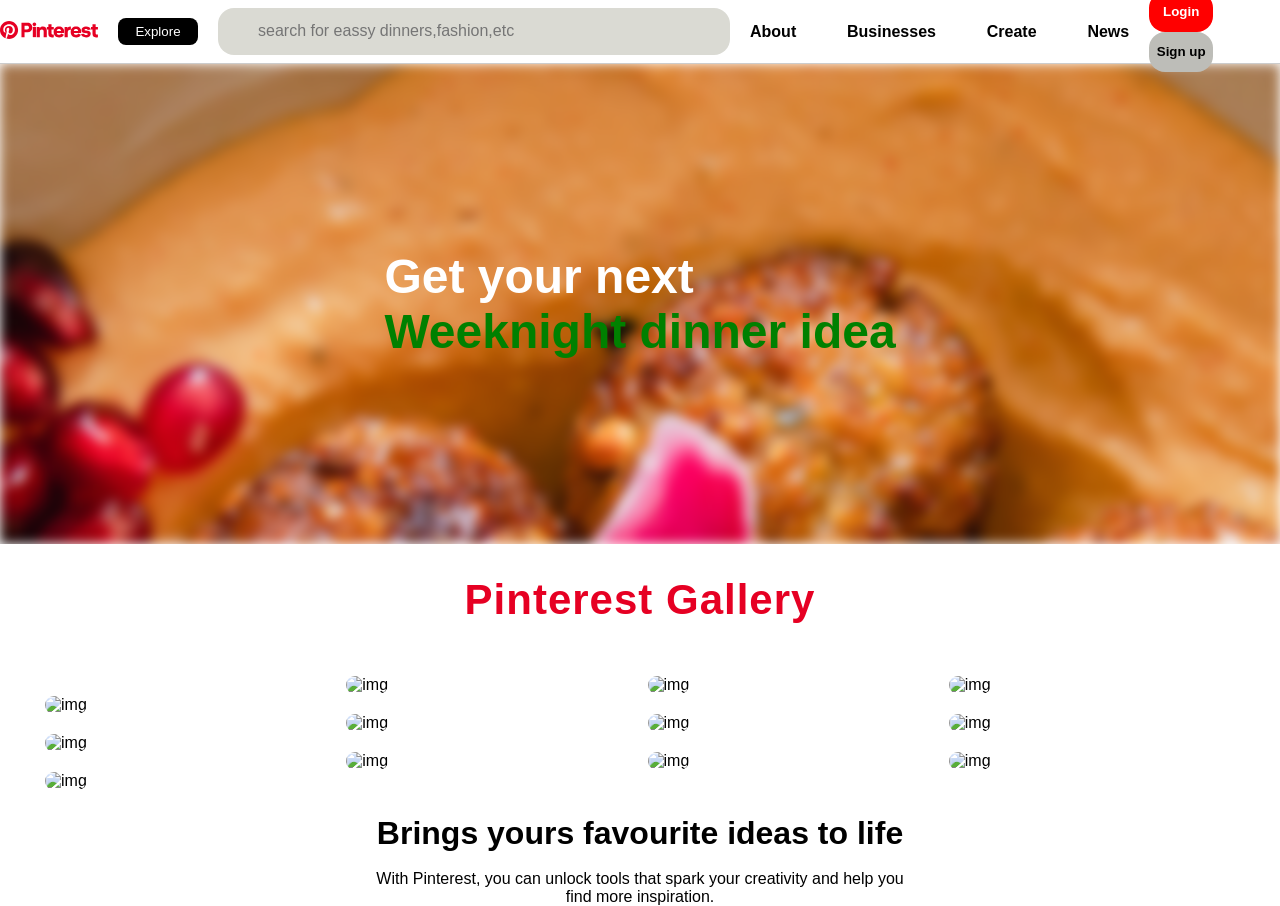
==== folder3/index.html @ 4bf24300 "make new clone of pinterest" ====
<!DOCTYPE html>
<html lang="en">

<head>
    <meta charset="UTF-8">
    <meta name="viewport" content="width=device-width, initial-scale=1.0">
    <title>Pinterest web</title>
    <link rel="stylesheet" href="index.css">
    <link rel="stylesheet" href="https://cdnjs.cloudflare.com/ajax/libs/font-awesome/7.0.1/css/all.min.css"
        integrity="sha512-2SwdPD6INVrV/lHTZbO2nodKhrnDdJK9/kg2XD1r9uGqPo1cUbujc+IYdlYdEErWNu69gVcYgdxlmVmzTWnetw=="
        crossorigin="anonymous" referrerpolicy="no-referrer" />
</head>

<body>

    <div class="navbar">
        <nav>
            <div class="logo">
                <svg aria-hidden="true" aria-label="Pinterest logo" fill="none" height="18" role="img"
                    viewBox="0 0 98 18" width="98" xmlns="http://www.w3.org/2000/svg">
                    <g clip-path="url(#clip0_3863_439699)">
                        <path
                            d="M9.05312 18C14.053 18 18.1062 13.9706 18.1062 9C18.1062 4.02944 14.053 0 9.05312 0C4.05322 0 0 4.02944 0 9C0 13.9706 4.05322 18 9.05312 18Z"
                            fill="white"></path>
                        <path
                            d="M5.69373 17.3488C5.58145 16.327 5.66114 15.3484 5.8857 14.4022L6.7912 10.5237C6.6427 10.0524 6.53042 9.51268 6.53042 8.97302C6.53042 7.71376 7.14253 6.81431 8.10236 6.81431C8.76878 6.81431 9.25776 7.27483 9.25776 8.16349C9.25776 8.44414 9.1998 8.76074 9.08752 9.12053L8.69274 10.4121C8.61305 10.6604 8.58046 10.8943 8.58046 11.0993C8.58046 11.9988 9.27225 12.5061 10.1524 12.5061C11.7243 12.5061 12.8471 10.8871 12.8471 8.78593C12.8471 6.44733 11.3078 4.95063 9.0332 4.95063C6.49781 4.95063 4.88966 6.59124 4.88966 8.87587C4.88966 9.79693 5.17218 10.6532 5.72635 11.236C5.54524 11.5383 5.35327 11.5958 5.0599 11.5958C4.15441 11.5958 3.29237 10.3258 3.29237 8.59525C3.29237 5.60545 5.7046 3.22007 9.08752 3.22007C12.6407 3.22007 14.8718 5.681 14.8718 8.71758C14.8718 11.7757 12.6986 14.0712 10.3552 14.0712C9.42799 14.0712 8.61305 13.679 8.0444 12.9702L7.58079 14.8375C7.33088 15.8053 6.9578 16.7156 6.35656 17.5934C7.20411 17.8525 8.0444 18 9.05131 18C14.0532 18 18.1062 13.974 18.1062 9.0054C18.1062 4.03677 14.0569 0 9.05493 0C4.05299 0 0 4.02599 0 8.9946C0 12.7616 2.33256 16.0104 5.69373 17.3488Z"
                            fill="#E60023"></path>
                        <mask height="18" id="mask0_3863_439699" maskUnits="userSpaceOnUse" width="77" x="21" y="0"
                            style="mask-type: luminance;">
                            <path d="M98.0001 0H21.2749V18H98.0001V0Z" fill="white"></path>
                        </mask>
                        <g mask="url(#mask0_3863_439699)">
                            <path
                                d="M21.285 1.85443H27.5806C30.247 1.85443 32.3353 3.75925 32.3353 6.60136C32.3353 9.42331 30.2977 11.3483 27.5806 11.3483H24.5392V16.1557H21.2749V1.85443H21.285ZM26.9521 8.44571C28.2193 8.44571 28.9897 7.841 28.9897 6.60136C28.9897 5.3617 28.2193 4.75701 26.9521 4.75701H24.5494V8.44571H26.9521Z"
                                fill="#E60023"></path>
                            <path d="M32.8015 5.90594H35.9647V16.1456H32.8015V5.90594Z" fill="#E60023"></path>
                            <path
                                d="M36.6743 5.90591H39.6143V7.24635H39.7157C40.2632 6.26873 41.3681 5.62372 42.899 5.62372C45.2207 5.62372 46.8122 6.98429 46.8122 9.43335V16.1456H43.6493V10.6125C43.6493 9.35273 43.1222 8.58677 41.8547 8.58677C40.547 8.58677 39.8375 9.33257 39.8375 11.0157V16.1456H36.6743V5.90591Z"
                                fill="#E60023"></path>
                            <path
                                d="M48.3632 12.8197V8.42555H46.873V5.90595H48.3632V3.3158H51.5263V5.90595H53.7871V8.41547H51.5263V12.0941C51.5263 13.1926 51.8912 13.6159 52.895 13.6159C53.2193 13.6159 53.5235 13.5555 53.7871 13.4748V16.1254C53.3003 16.3068 52.6415 16.4278 51.8912 16.4278C49.4785 16.4278 48.3632 15.0874 48.3632 12.8197Z"
                                fill="#E60023"></path>
                            <path
                                d="M92.4935 12.8197V8.42555H91.0032V5.90595H92.4935V3.3158H95.6565V5.90595H97.9173V8.41547H95.6565V12.0941C95.6565 13.1926 96.0213 13.6159 97.0251 13.6159C97.3494 13.6159 97.6536 13.5555 97.9173 13.4748V16.1254C97.4307 16.3068 96.7716 16.4278 96.0213 16.4278C93.6087 16.4278 92.4935 15.0874 92.4935 12.8197Z"
                                fill="#E60023"></path>
                            <path
                                d="M53.645 10.9753C53.645 7.56884 56.0072 5.62372 58.9472 5.62372C62.1914 5.62372 64.1885 7.70994 64.1885 10.5924C64.1885 11.0157 64.1681 11.4994 64.0466 11.9529H56.8082C56.9096 13.112 57.8321 13.8376 59.0891 13.8376C60.1739 13.8376 60.8024 13.374 61.1675 12.598L63.8945 13.7167C63.3674 15.3393 61.6541 16.4277 59.1197 16.4277C56.0072 16.4277 53.645 14.5431 53.645 10.9753ZM61.0862 9.88688C60.9848 8.66738 60.1232 8.00222 58.9271 8.00222C57.7409 8.00222 56.8487 8.64725 56.7878 9.88688H61.0862Z"
                                fill="#E60023"></path>
                            <path
                                d="M64.584 5.90591H67.524V7.44791H67.6254C67.8888 6.32921 68.6898 5.62372 70.0686 5.62372C70.3323 5.62372 70.5552 5.62372 70.8795 5.70434V8.82864C70.6566 8.76818 70.3929 8.74802 70.0887 8.74802C68.5176 8.74802 67.7469 9.61477 67.7469 11.4591V16.1456H64.584V5.90591Z"
                                fill="#E60023"></path>
                            <path
                                d="M70.6868 10.9753C70.6868 7.56884 73.049 5.62372 75.989 5.62372C79.2331 5.62372 81.2303 7.70994 81.2303 10.5924C81.2303 11.0157 81.2099 11.4994 81.0883 11.9529H73.8499C73.9513 13.112 74.8738 13.8376 76.1309 13.8376C77.2156 13.8376 77.8442 13.374 78.2092 12.598L80.9363 13.7167C80.4091 15.3393 78.6958 16.4277 76.1612 16.4277C73.0489 16.4277 70.6868 14.5431 70.6868 10.9753ZM78.128 9.88688C78.0266 8.66738 77.165 8.00222 75.9686 8.00222C74.7826 8.00222 73.8904 8.64725 73.8296 9.88688H78.128Z"
                                fill="#E60023"></path>
                            <path
                                d="M81.0376 13.122L84.079 12.7189C84.3628 13.5453 85.0825 14.0593 86.218 14.0593C87.181 14.0593 87.7489 13.7167 87.7489 13.1019C87.7489 12.6383 87.4649 12.4166 86.725 12.3359L84.7885 12.1142C82.4062 11.832 81.5647 10.7536 81.5647 8.94958C81.5647 6.96416 83.501 5.62372 85.9849 5.62372C88.6309 5.62372 90.3643 6.68196 90.8206 8.46583L87.8603 9.07054C87.5764 8.40535 86.8972 7.97198 85.9442 7.97198C85.0117 7.97198 84.535 8.29449 84.535 8.7984C84.535 9.1814 84.7783 9.42327 85.5388 9.52405L87.617 9.78608C89.8169 10.0683 90.7192 11.1064 90.7192 12.7895C90.7192 15.0773 88.8437 16.4177 86.1368 16.4177C83.3794 16.4277 81.4633 15.1881 81.0376 13.122Z"
                                fill="#E60023"></path>
                            <path
                                d="M36.2383 3.31579C36.2383 2.29786 35.407 1.47144 34.383 1.47144C33.3591 1.47144 32.5278 2.29786 32.5278 3.31579C32.5278 4.33371 33.3591 5.16013 34.383 5.16013C35.407 5.15005 36.2383 4.32363 36.2383 3.31579Z"
                                fill="#E60023"></path>
                        </g>
                    </g>
                    <defs>
                        <clipPath id="clip0_3863_439699">
                            <rect fill="white" height="18" width="98"></rect>
                        </clipPath>
                    </defs>
                </svg>
            </div>
            <div class="explore_button">
                <button>Explore</button>
            </div>
            <div class="search_bar">
                <i class="fa-brands fa-sistrix"></i>
                <input type="text" placeholder="search for eassy dinners,fashion,etc">
            </div>
            <div class="links">
                <ul>
                    <li><a href="#">About</a></li>
                    <li><a href="#">Businesses</a></li>
                    <li><a href="#">Create</a></li>
                    <li><a href="#">News</a></li>
                </ul>
            </div>
            <div class="buttons">
                <button class="login">Login</button>
                <button class="sign">Sign up</button>
            </div>
            <div class="hamburger">
                <i class="fa fa-bars"></i>
            </div>

        </nav>
    </div>
    <section class="hero">
        <div class="hero_section">
            <div class="hero_image"></div>
            <div class="hero_content">
                <h1>Get your next <br><span class="span_tag">
                        Weeknight dinner idea</span>
                </h1>
            </div>
        </div>
    </section>

    <div class="gallery">
        <h1>Pinterest Gallery</h1>
        <div class="images">
            <div class="image">
                <img src="https://picsum.photos/301/300" alt="img">
            </div>
            <div class="image">
                <img src="https://picsum.photos/300/302" alt="img">
            </div>
            <div class="image">
                <img src="https://picsum.photos/250/300" alt="img">
            </div>
            <div class="image">
                <img src="https://picsum.photos/290/300" alt="img">
            </div>
            <div class="image">
                <img src="https://picsum.photos/300/250" alt="img">
            </div>
            <div class="image">
                <img src="https://picsum.photos/300/350" alt="img">
            </div>
            <div class="image">
                <img src="https://picsum.photos/280/300" alt="img">
            </div>
            <div class="image">
                <img src="https://picsum.photos/280/300" alt="img">
            </div>
            <div class="image">
                <img src="https://picsum.photos/300/250" alt="img">
            </div>
            <div class="image">
                <img src="https://picsum.photos/300/320" alt="img">
            </div>
            <div class="image">
                <img src="https://picsum.photos/290/300" alt="img">
            </div>
            <div class="image">
                <img src="https://picsum.photos/289/300" alt="img">
            </div>
        </div>
    </div>
    <div class="text">
        <h1>Brings yours favourite ideas to life</h1>
        <br>
        <p>With Pinterest, you can unlock tools that spark your creativity and help you <br>  find more inspiration.</p>
    </div>
</body>

</html>
---- folder3/index.css ----
* {
    margin: 0px;
    padding: 0px;
    box-sizing: border-box;
    font-family: Arial, Helvetica, sans-serif;
}

.navbar {
    position: sticky;
    top: 0;
    z-index: 1000;
    background: white;
}

nav {
    display: flex;
    justify-content: space-evenly;
    align-items: center;
    border-bottom: 1px solid #ccc;
    height: 4rem;
    gap: 20px;
    position: sticky;
    top: 0;
    background: white;
    z-index: 1000;
    /* overflow:hidden; */
}

.logo h1 {
    color: #e60023;
}

.search_bar {
    display: flex;
    position: relative;
}

.search_bar input {
    width: 32rem;
    border: none;
    border-radius: 1rem;
    background: #DADAD3;
    height: 2.9rem;
    padding-left: 2rem;
    font-size: 1rem;
    padding-left: 2.5rem;
    outline: none;
}

.search_bar i {
    position: absolute;
    top: 50%;
    transform: translateY(-50%);
    left: 0.6rem;
    font-size: 1.2rem;
    color: #86867F;
}

.explore_button button {
    background: black;
    color: white;
    border-radius: 0.5rem;
    height: 1.7rem;
    width: 5rem;
    border: none;
    cursor: pointer;
}

.links ul {
    display: flex;
    list-style-type: none;
    justify-content: space-between;


}

.links a {
    text-decoration: none;
    color: black;
    font-weight: bold;
}

.links {
    width: 30%;
}

.buttons .login {
    color: white;
    background: red;
    height: 2.5rem;
    width: 4rem;
    border: none;
    border-radius: 1rem;
    font-weight: bold;
    cursor: pointer;
}

.buttons .sign {
    color: black;
    background: #bdbdb8;
    height: 2.5rem;
    width: 4rem;
    border: none;
    border-radius: 1rem;
    font-weight: bold;
    cursor: pointer;
}

.hamburger {
    display: none;
}

.images {
    column-count: 4;
    column-gap: 15px;
    padding: 20px 45px;
}

.gallery h1 {
    color: #E60023;
    text-align: center;
    letter-spacing: 1px;
    margin: 2rem 0rem;
    font-size: 42px;
}

.image {
    margin: 20px 0px;
    transition: 0.2s;
    overflow: hidden;
}

.image img {
    width: 100%;
    border-radius: 1.5rem;
}

.image:hover {
    transform: scale(1.2);
}
.hero{
    position:relative;  
    display:flex;
    justify-content:center;
    align-items: center;
    height:30rem;
    overflow:hidden;
}
.hero_image{
        position:absolute;
        background-image: url("food.png");
        background-size:cover;
        top:0;
        left:0;
        height:100%;
        width:100%;
        z-index:-1;
        filter:blur(6px);
        /* transform:scale(1.1); */
}
.hero_content{
    font-size:2rem;
}
.hero_content h1{
    color:white;
}
.span_tag{
    color:green;
}
.text h1{
    text-align: center;
}
.text p{
    text-align: center;
}
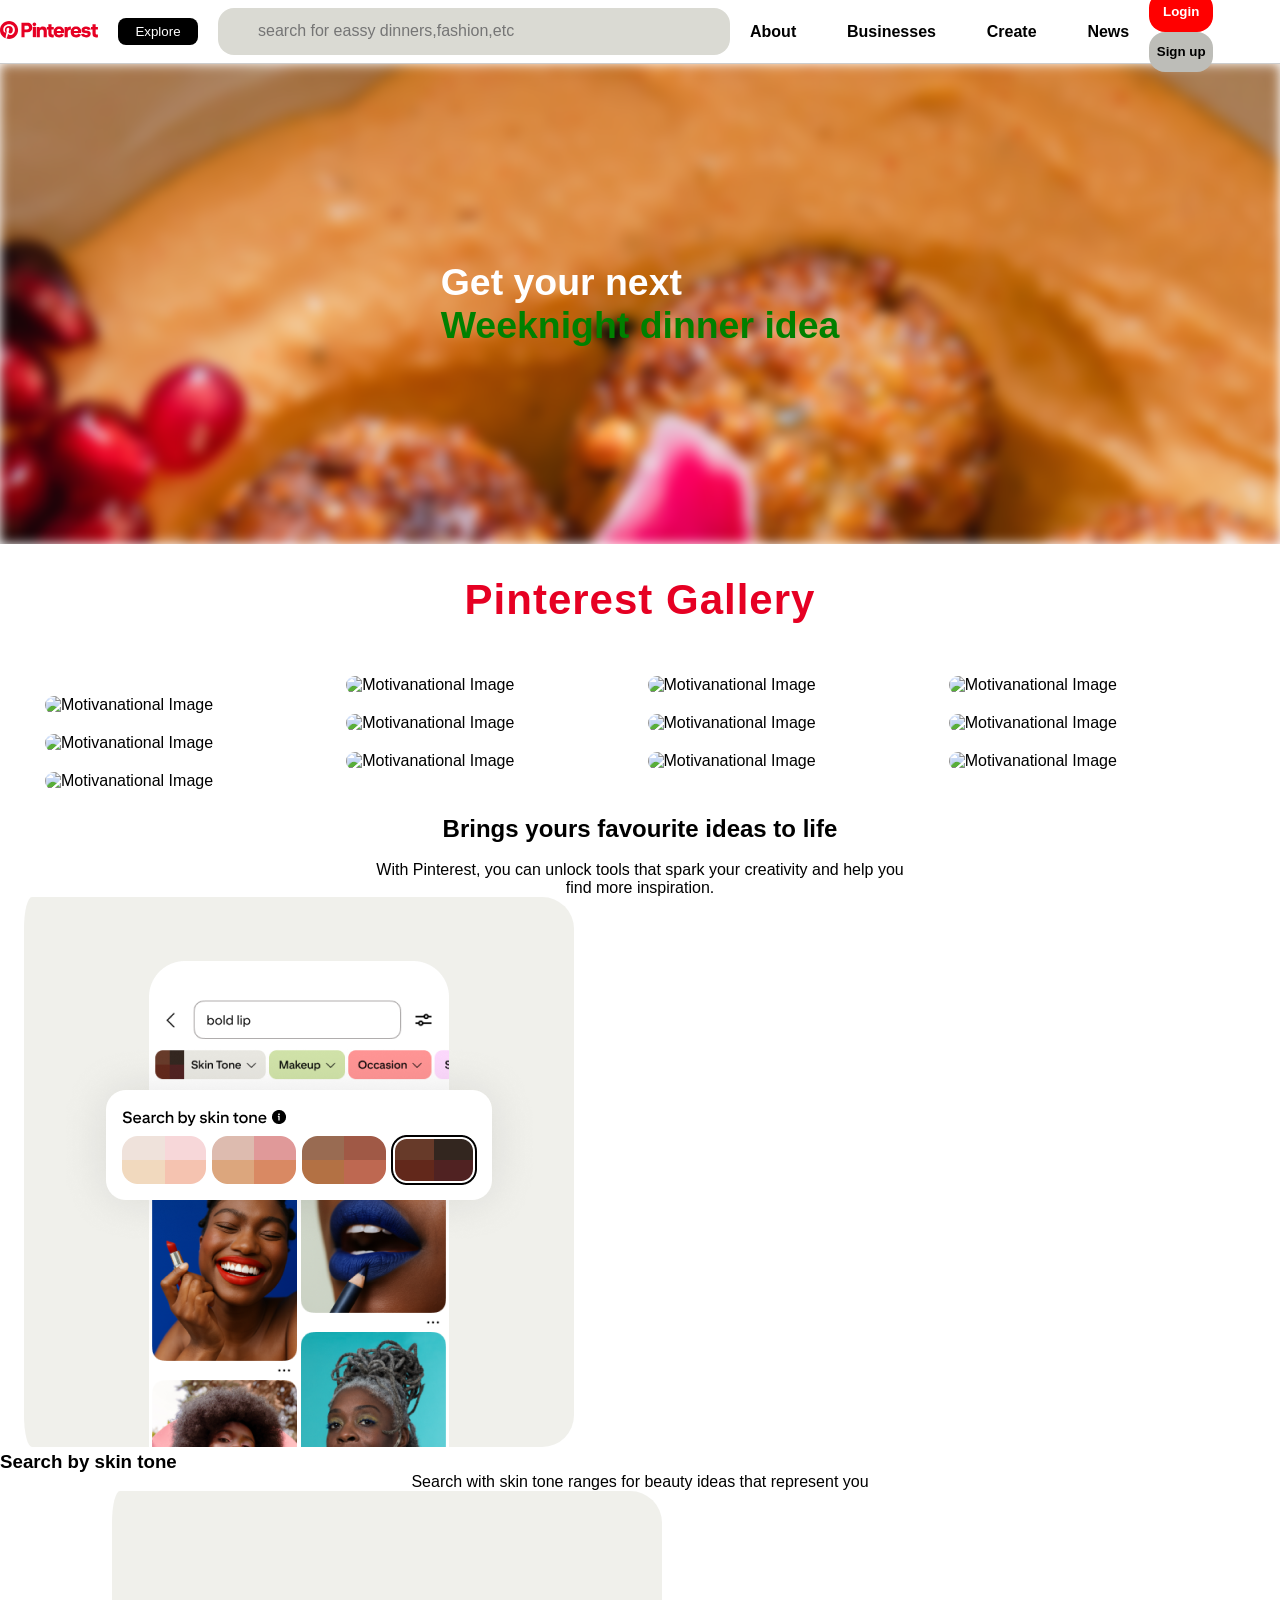
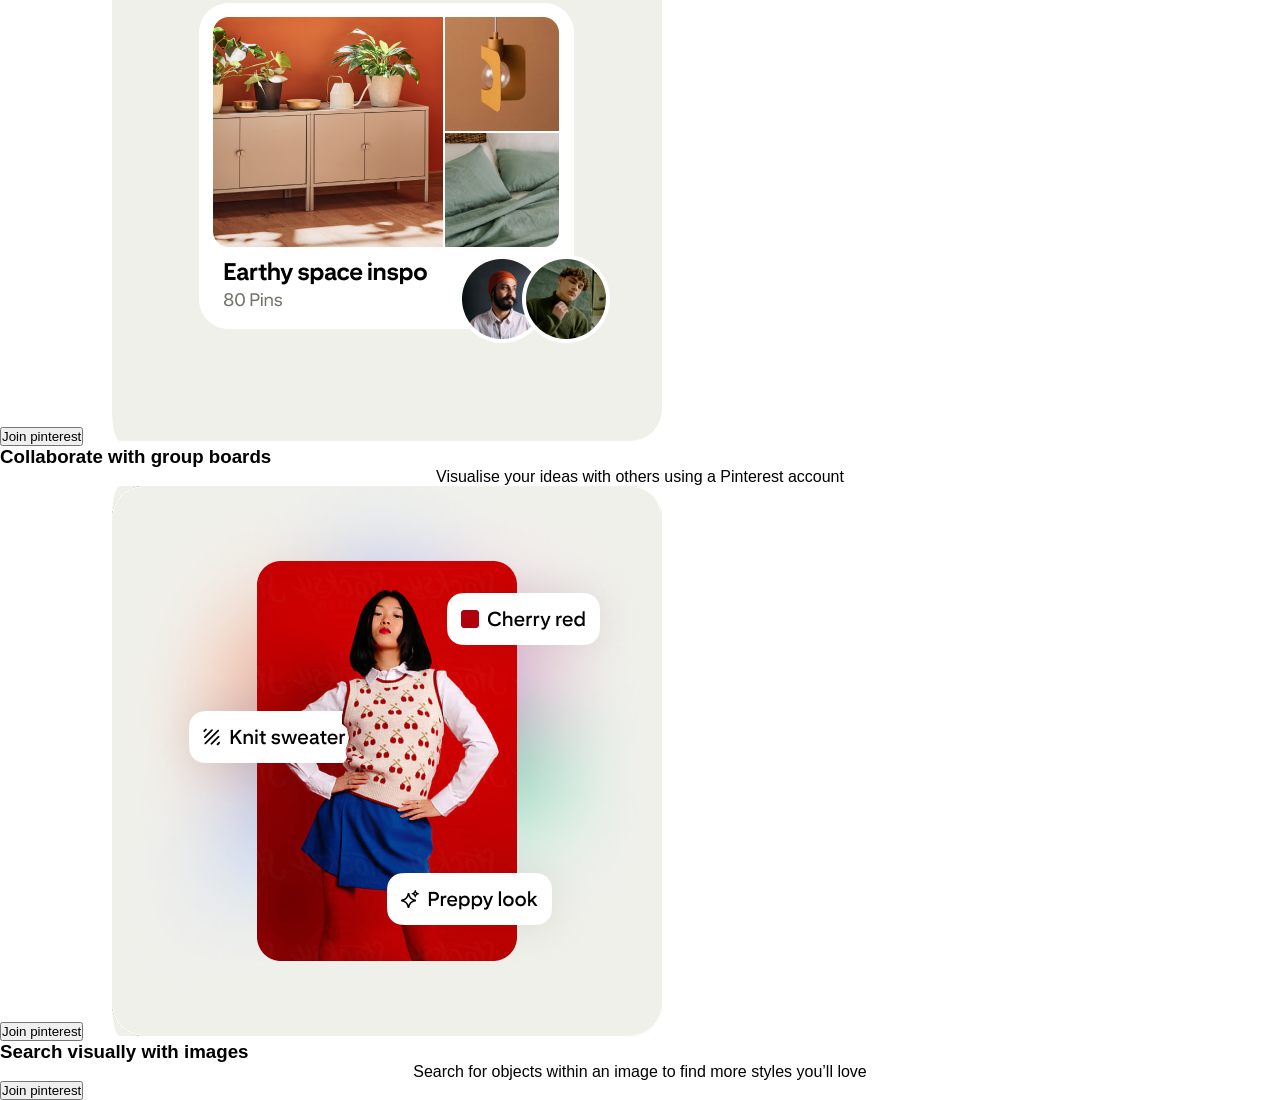
==== commit 2196c4de: "create hero section and gallery section and text section" ====
--- a/folder3/index.html
+++ b/folder3/index.html
@@ -13,7 +13,7 @@
 
 <body>
 
-    <div class="navbar">
+    <header>
         <nav>
             <div class="logo">
                 <svg aria-hidden="true" aria-label="Pinterest logo" fill="none" height="18" role="img"
@@ -91,64 +91,80 @@
             </div>
 
         </nav>
-    </div>
-    <section class="hero">
-        <div class="hero_section">
-            <div class="hero_image"></div>
-            <div class="hero_content">
-                <h1>Get your next <br><span class="span_tag">
-                        Weeknight dinner idea</span>
-                </h1>
+    </header>
+    <main>
+        <section class="hero">
+            <article class="hero_section">
+                <div class="hero_image"></div>
+                <div class="hero_content">
+                    <h1>Get your next <br><span class="span_tag">
+                            Weeknight dinner idea</span>
+                    </h1>
+                </div>
+            </article>
+        </section>
+        <section class="gallery">
+            <h1>Pinterest Gallery</h1>
+            <div class="images">
+                <article class="image">
+                    <img src="https://picsum.photos/301/300" alt="Motivanational Image">
+                </article>
+                <article class="image">
+                    <img src="https://picsum.photos/300/302" alt="Motivanational Image">
+                </article>
+                <article class="image">
+                    <img src="https://picsum.photos/250/300" alt="Motivanational Image">
+                </article>
+                <article class="image">
+                    <img src="https://picsum.photos/290/300" alt="Motivanational Image">
+                </article>
+                <article class="image">
+                    <img src="https://picsum.photos/300/250" alt="Motivanational Image">
+                </article>
+                <article class="image">
+                    <img src="https://picsum.photos/300/350" alt="Motivanational Image">
+                </article>
+                <article class="image">
+                    <img src="https://picsum.photos/280/300" alt="Motivanational Image">
+                </article>
+                <article class="image">
+                    <img src="https://picsum.photos/280/300" alt="Motivanational Image">
+                </article>
+                <article class="image">
+                    <img src="https://picsum.photos/300/250" alt="Motivanational Image">
+                </article>
+                <article class="image">
+                    <img src="https://picsum.photos/300/320" alt="Motivanational Image">
+                </article>
+                <article class="image">
+                    <img src="https://picsum.photos/290/300" alt="Motivanational Image">
+                </article>
+                <article class="image">
+                    <img src="https://picsum.photos/289/300" alt="Motivanational Image">
+                </article>
             </div>
+        </section>
+        <section class="text">
+            <h1>Brings yours favourite ideas to life</h1>
+            <br>
+            <p>With Pinterest, you can unlock tools that spark your creativity and help you <br> find more inspiration.
+            </p>
+        <div class="features">
+            <img src="face.png" alt="Face Image">
+            <h3>Search by skin tone</h3>
+            <p>Search with skin tone ranges for beauty ideas that represent you</p>
+            <button>Join pinterest</button>
+            <img src="home.png" alt="Home">
+            <h3>Collaborate with group boards</h3>
+            <p>Visualise your ideas with others using a Pinterest account</p>
+            <button>Join pinterest</button>
+            <img src="women.png" alt="Face Image">
+            <h3>Search visually with images</h3>
+            <p>Search for objects within an image to find more styles you’ll love</p>
+            <button>Join pinterest</button>
         </div>
-    </section>
-
-    <div class="gallery">
-        <h1>Pinterest Gallery</h1>
-        <div class="images">
-            <div class="image">
-                <img src="https://picsum.photos/301/300" alt="img">
-            </div>
-            <div class="image">
-                <img src="https://picsum.photos/300/302" alt="img">
-            </div>
-            <div class="image">
-                <img src="https://picsum.photos/250/300" alt="img">
-            </div>
-            <div class="image">
-                <img src="https://picsum.photos/290/300" alt="img">
-            </div>
-            <div class="image">
-                <img src="https://picsum.photos/300/250" alt="img">
-            </div>
-            <div class="image">
-                <img src="https://picsum.photos/300/350" alt="img">
-            </div>
-            <div class="image">
-                <img src="https://picsum.photos/280/300" alt="img">
-            </div>
-            <div class="image">
-                <img src="https://picsum.photos/280/300" alt="img">
-            </div>
-            <div class="image">
-                <img src="https://picsum.photos/300/250" alt="img">
-            </div>
-            <div class="image">
-                <img src="https://picsum.photos/300/320" alt="img">
-            </div>
-            <div class="image">
-                <img src="https://picsum.photos/290/300" alt="img">
-            </div>
-            <div class="image">
-                <img src="https://picsum.photos/289/300" alt="img">
-            </div>
-        </div>
-    </div>
-    <div class="text">
-        <h1>Brings yours favourite ideas to life</h1>
-        <br>
-        <p>With Pinterest, you can unlock tools that spark your creativity and help you <br>  find more inspiration.</p>
-    </div>
+        </section>
+    </main>
 </body>
 
 </html>
--- a/folder3/index.css
+++ b/folder3/index.css
@@ -173,3 +173,7 @@
 .text p{
     text-align: center;
 }
+.features img{
+    border-radius:2rem;
+    padding-left:1.5rem;
+}
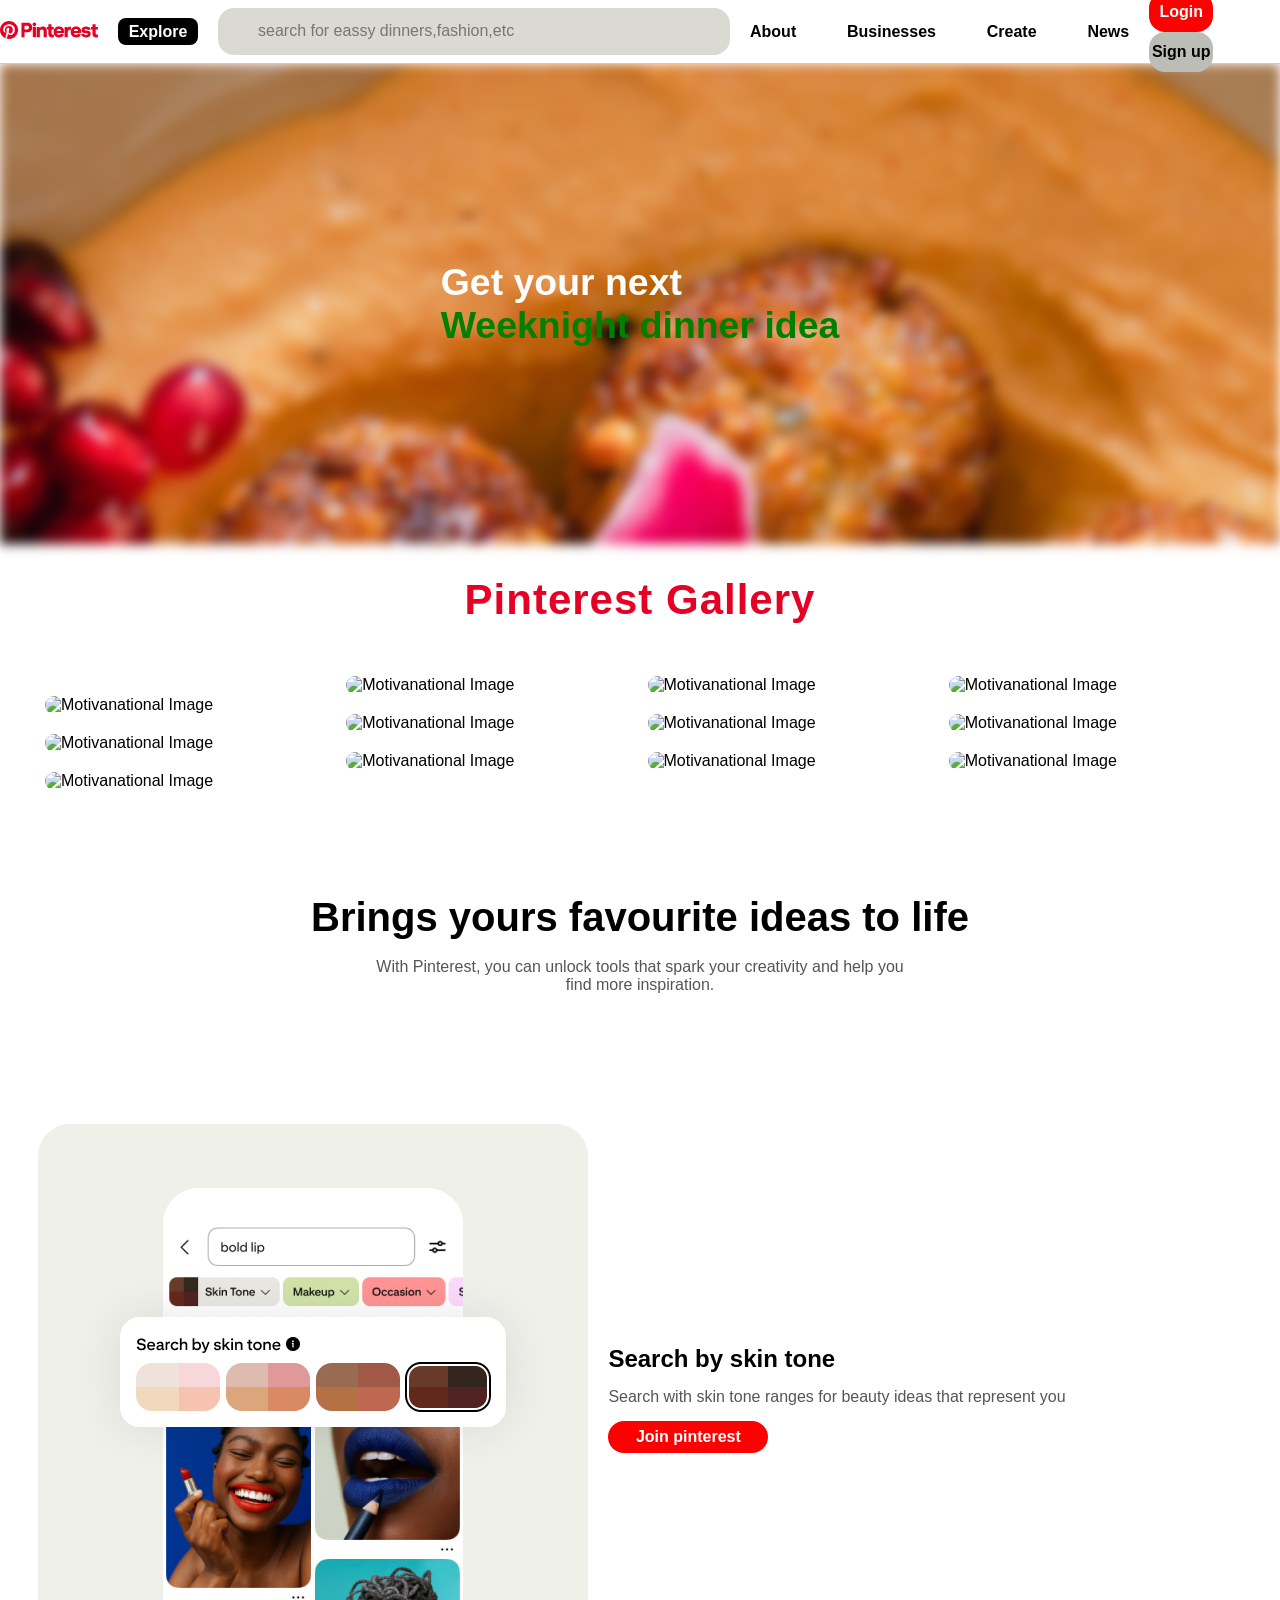
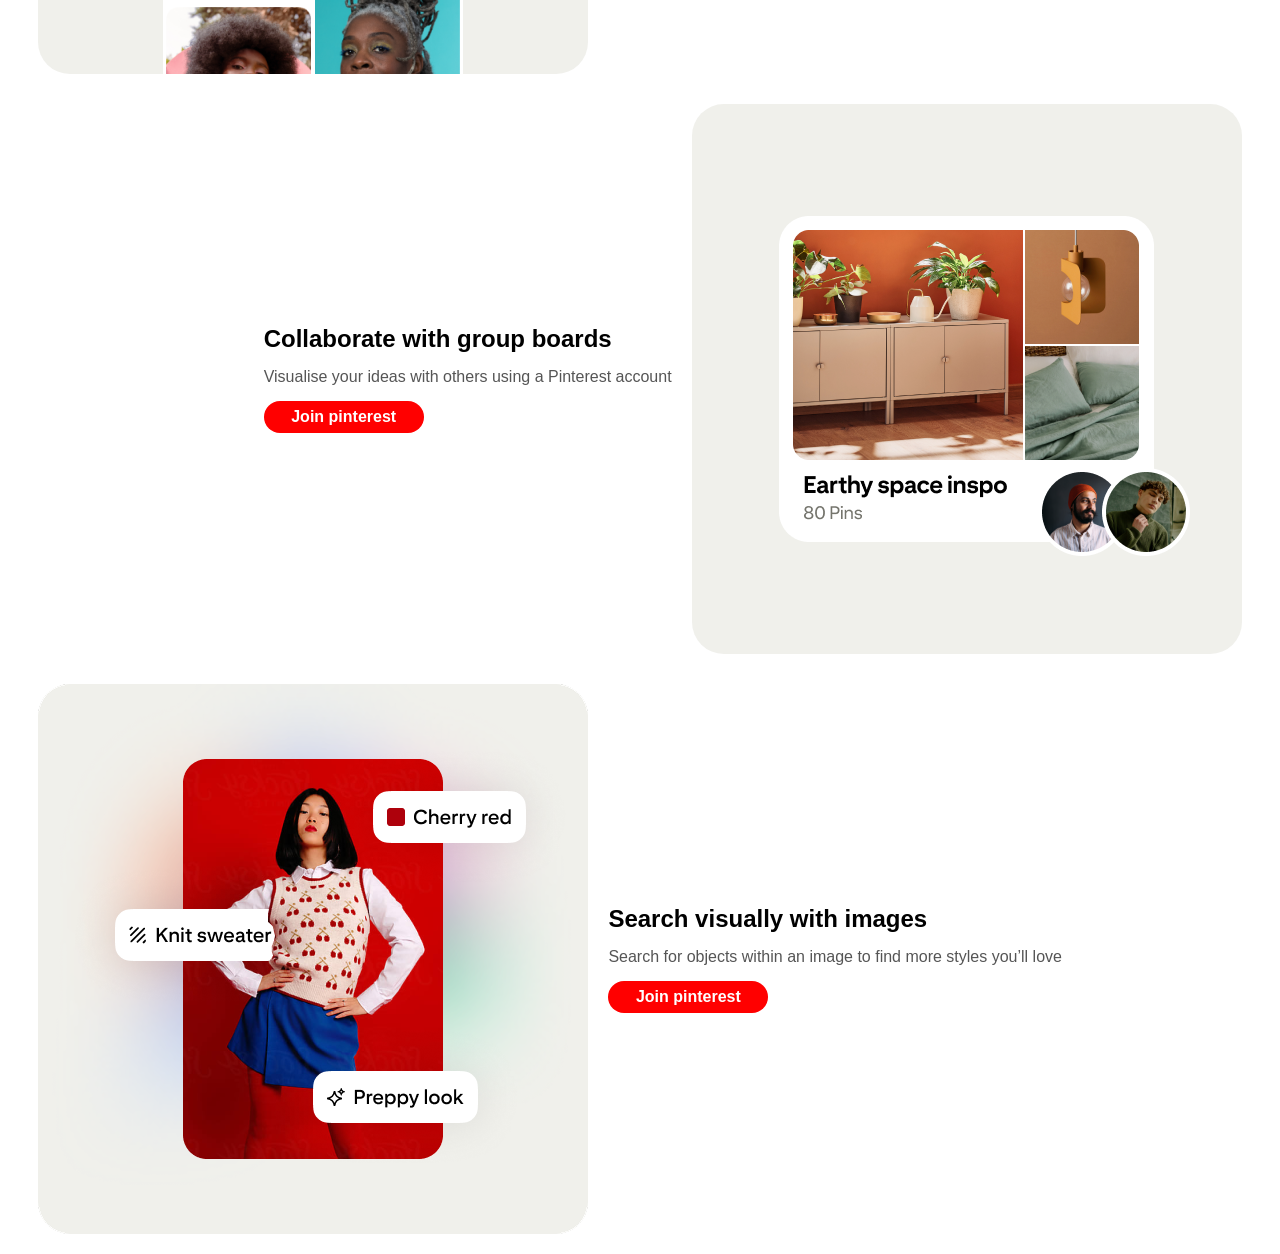
==== commit 4ec007a6: "add some functionalty in pinterest web page" ====
--- a/folder3/index.html
+++ b/folder3/index.html
@@ -149,20 +149,32 @@
             <br>
             <p>With Pinterest, you can unlock tools that spark your creativity and help you <br> find more inspiration.
             </p>
-        <div class="features">
-            <img src="face.png" alt="Face Image">
-            <h3>Search by skin tone</h3>
-            <p>Search with skin tone ranges for beauty ideas that represent you</p>
-            <button>Join pinterest</button>
-            <img src="home.png" alt="Home">
-            <h3>Collaborate with group boards</h3>
-            <p>Visualise your ideas with others using a Pinterest account</p>
-            <button>Join pinterest</button>
-            <img src="women.png" alt="Face Image">
-            <h3>Search visually with images</h3>
-            <p>Search for objects within an image to find more styles you’ll love</p>
-            <button>Join pinterest</button>
-        </div>
+        </section>
+        <section class="feature_section">
+            <div class="feature">
+                <img src="face.png" alt="Face Image">
+                <div class="content">
+                    <h1>Search by skin tone</h1>
+                    <p>Search with skin tone ranges for beauty ideas that represent you</p>
+                    <button>Join pinterest</button>
+                </div>
+            </div>
+            <div class="feature reverse">
+                <img src="home.png" alt="Home">
+                <div class="content">
+                    <h1>Collaborate with group boards</h1>
+                    <p>Visualise your ideas with others using a Pinterest account</p>
+                    <button>Join pinterest</button>
+                </div>
+            </div>
+            <div class="feature">
+                <img src="women.png" alt="Face Image">
+                <div class="content">
+                    <h1>Search visually with images</h1>
+                    <p>Search for objects within an image to find more styles you’ll love</p>
+                    <button>Join pinterest</button>
+                </div>
+            </div>
         </section>
     </main>
 </body>
--- a/folder3/index.css
+++ b/folder3/index.css
@@ -5,13 +5,6 @@
     font-family: Arial, Helvetica, sans-serif;
 }
 
-.navbar {
-    position: sticky;
-    top: 0;
-    z-index: 1000;
-    background: white;
-}
-
 nav {
     display: flex;
     justify-content: space-evenly;
@@ -19,11 +12,16 @@
     border-bottom: 1px solid #ccc;
     height: 4rem;
     gap: 20px;
-    position: sticky;
-    top: 0;
+    /* position: sticky;
+    top: 0; */
     background: white;
     z-index: 1000;
     /* overflow:hidden; */
+}
+header{
+    position: sticky;
+    top:0px;
+    z-index:1000;
 }
 
 .logo h1 {
@@ -138,42 +136,94 @@
 .image:hover {
     transform: scale(1.2);
 }
-.hero{
-    position:relative;  
+
+.hero {
+    position: relative;
+    display: flex;
+    justify-content: center;
+    align-items: center;
+    height: 30rem;
+    /* overflow: hidden; */
+}
+
+.hero_image {
+    position: absolute;
+    background-image: url("food.png");
+    background-size: cover;
+    top: 0;
+    left: 0;
+    height: 100%;
+    width: 100%;
+    z-index: -1;
+    filter: blur(6px);
+    /* transform:scale(1.1); */
+}
+
+.hero_content {
+    font-size: 2rem;
+}
+
+.hero_content h1 {
+    color: white;
+}
+
+.span_tag {
+    color: green;
+}
+
+.text {
+    padding: 80px 20px;
+    text-align: center;
+}
+
+.text h1 {
+    font-size: 40px;
+}
+
+.text p {
+    color: #555;
+    max-width: 700px;
+    margin: auto;
+}
+
+.features img {
+    border-radius: 2rem;
+    padding-left: 1.5rem;
+}
+.feature_section{
+    padding:20px 3%;
+}
+.feature{
     display:flex;
-    justify-content:center;
+    margin-top:30px;
     align-items: center;
-    height:30rem;
-    overflow:hidden;
-}
-.hero_image{
-        position:absolute;
-        background-image: url("food.png");
-        background-size:cover;
-        top:0;
-        left:0;
-        height:100%;
-        width:100%;
-        z-index:-1;
-        filter:blur(6px);
-        /* transform:scale(1.1); */
-}
-.hero_content{
-    font-size:2rem;
-}
-.hero_content h1{
+    gap:20px;
+}
+.content{
+    display:flex;
+    flex-direction: column;
+    gap:15px;
+}
+.content p{
+    color:#555;
+}
+
+.feature img {
+    border-radius: 2rem;
+}
+.reverse{
+    display:flex;
+    flex-direction:row-reverse;
+}
+button{
+    width:10rem;
+    height:2rem;
+    border-radius:1rem;
+    background:red;
     color:white;
-}
-.span_tag{
-    color:green;
-}
-.text h1{
-    text-align: center;
-}
-.text p{
-    text-align: center;
-}
-.features img{
-    border-radius:2rem;
-    padding-left:1.5rem;
-}
+    border:none;
+    font-size:1rem;
+    font-weight:bold;
+    cursor: pointer;
+}
+
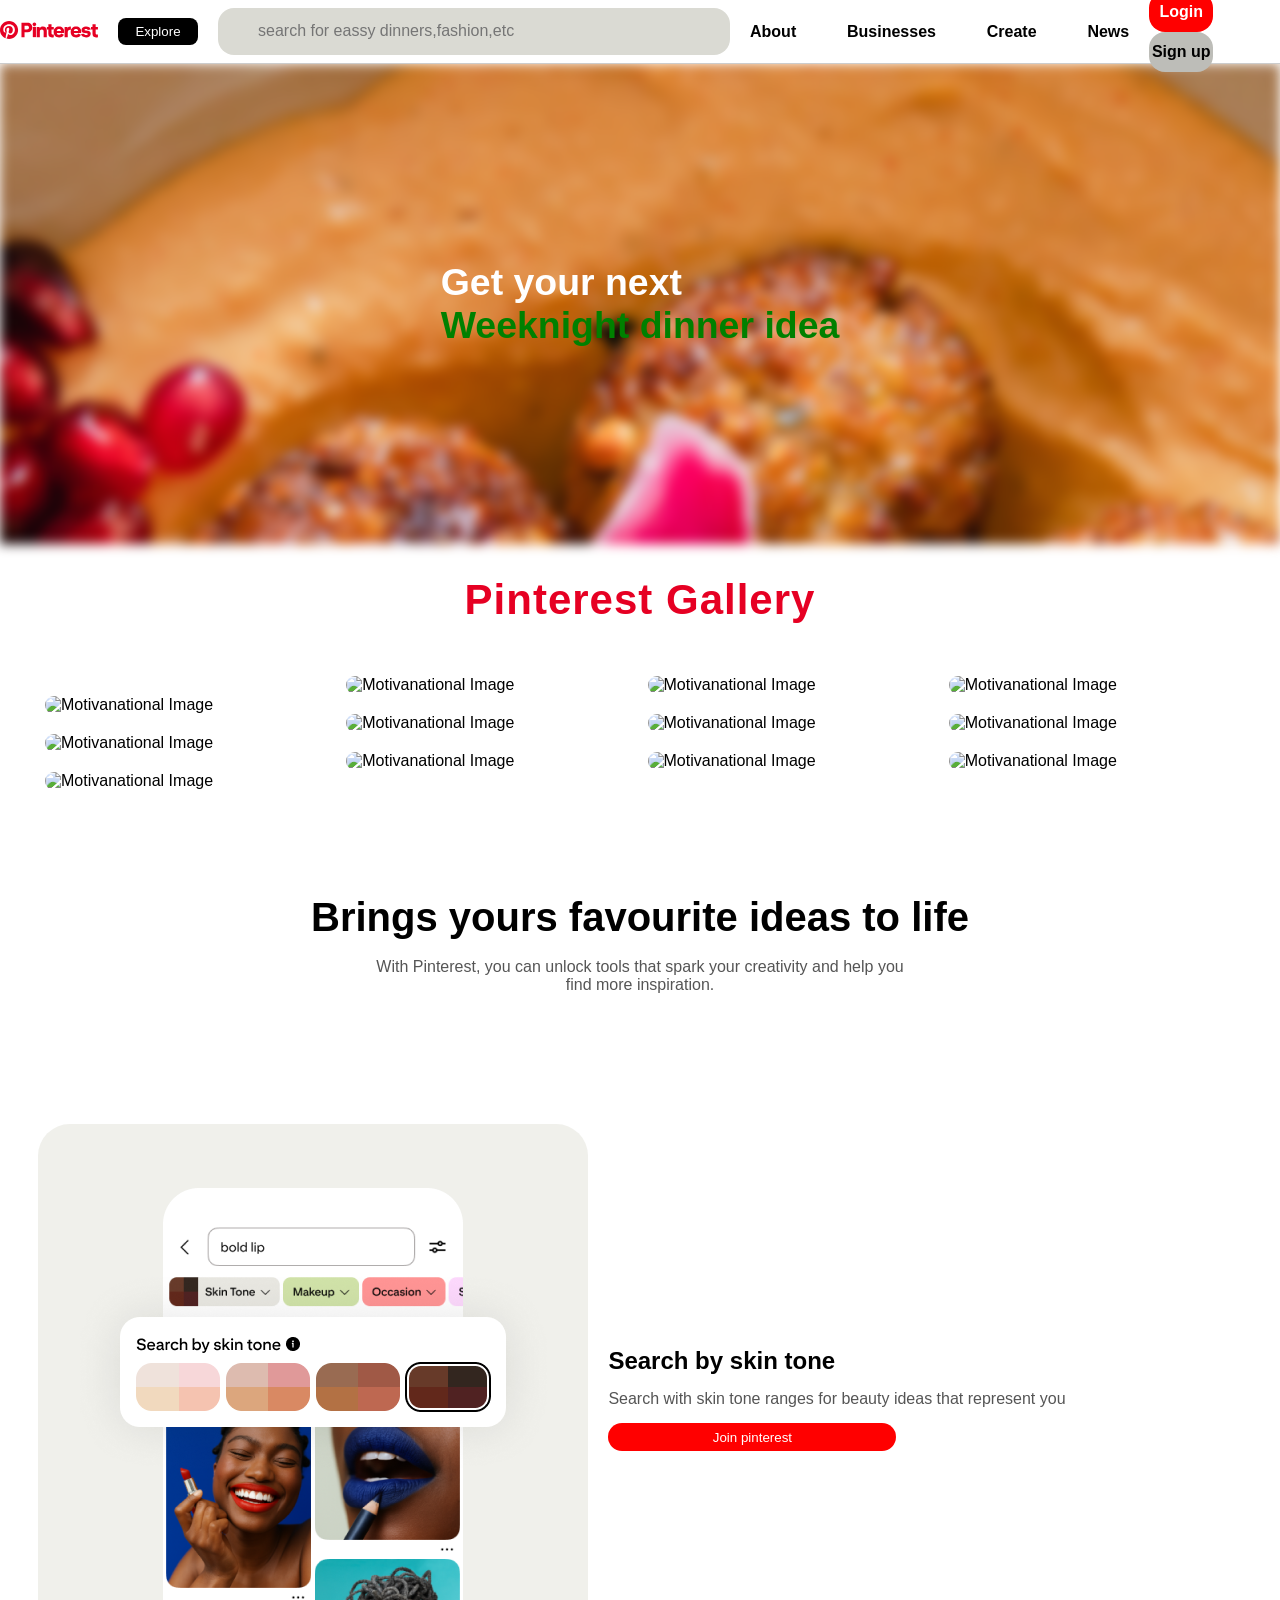
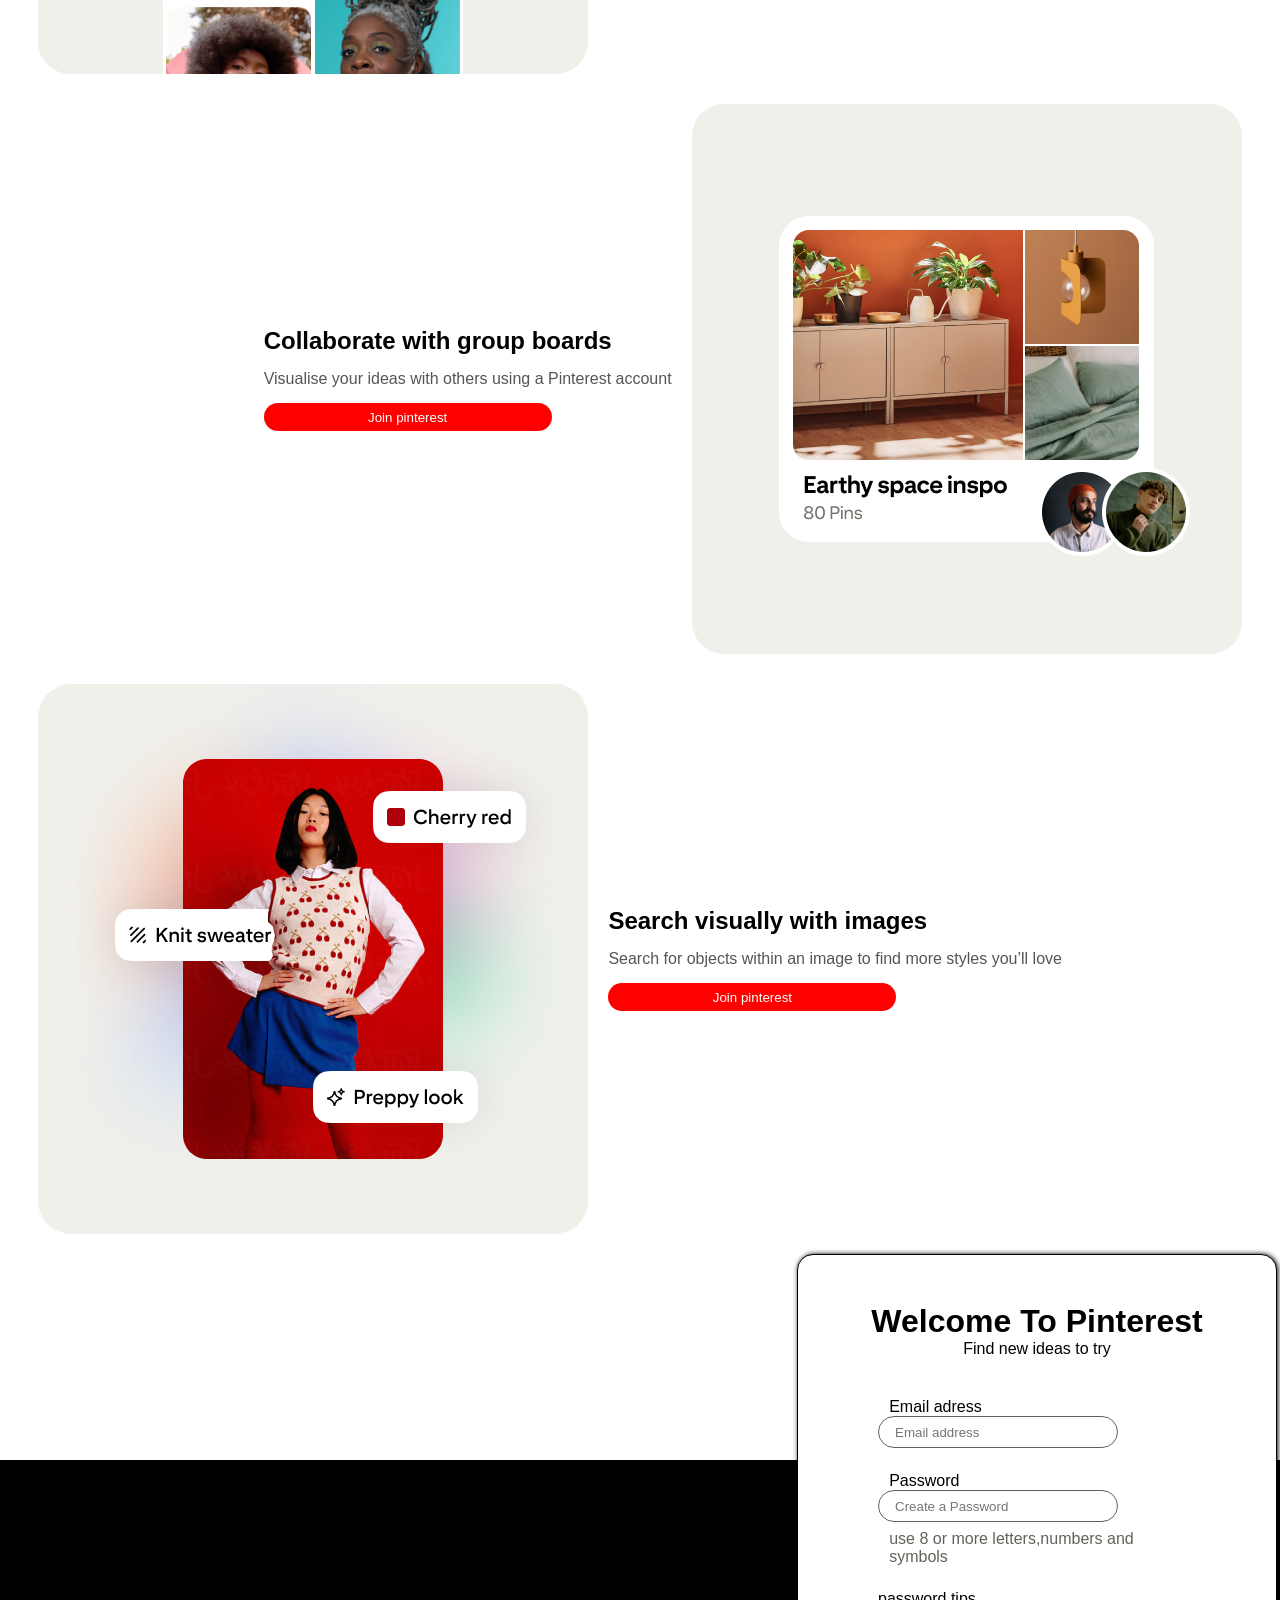
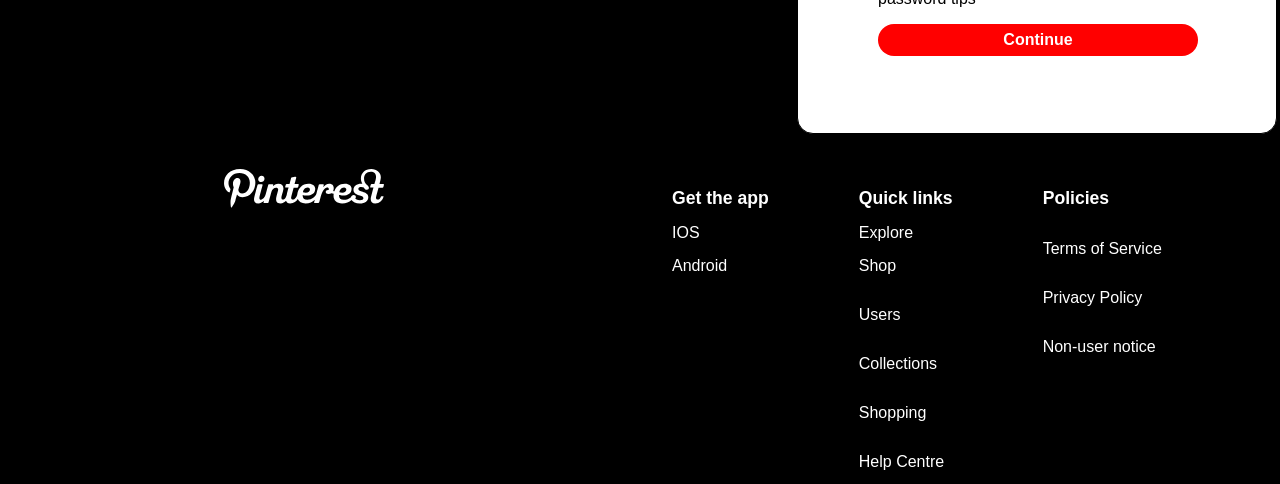
==== commit 50b433c8: "add another folder name" ====
--- a/folder3/index.html
+++ b/folder3/index.html
@@ -176,7 +176,79 @@
                 </div>
             </div>
         </section>
+        <div class="form">
+            <div class="registration">
+                <h1>Welcome To Pinterest</h1>
+                <p>Find new ideas to try</p>
+            </div>
+            <div class="email-address">
+                <p>Email adress</p>
+                <input type="email" placeholder="Email address">
+            </div>
+            <div class="password">
+                <p>Password</p>
+                <input type="password" placeholder="Create a Password">
+                <p class="passing">use 8 or more letters,numbers and symbols</p>
+            </div>
+            <div class="password-tip">
+                <a>password tips</a>
+                <i class="fa-solid fa-circle-exclamation"></i>
+            </div>
+            <div class="button">
+                <button>Continue</button>
+            </div>
+        </div>
+        <div class="background">
+            <div class="overlay"></div>
+        </div>
+        <div class="written">sign up to get <br>Your idea</div>
     </main>
+    <footer>
+        <div class="footer-background">
+            <div class="footer-data">
+                <div class="footer-logo">
+                    <svg fill="none" viewBox="0 0 165 40" xmlns="http://www.w3.org/2000/svg">
+                        <g clip-path="url(#clip0_12153_31370)">
+                            <path
+                                d="M86.2687 19.0505C88.008 19.0505 88.6278 20.07 88.6278 21.2694C88.6278 23.3283 86.9684 24.5677 84.3693 24.5677C83.4297 24.5677 82.1502 24.3478 81.3704 24.1079C81.6903 22.2289 82.9499 19.0505 86.2687 19.0505ZM123.795 19.0505C125.394 19.0505 126.154 20.07 126.154 21.2694C126.154 23.3283 124.495 24.5677 121.896 24.5677C120.956 24.5677 119.657 24.3478 118.897 24.1079C119.237 22.2289 120.656 19.0505 123.795 19.0505ZM159.382 19.2104H163.381C163.92 19.2104 164.26 18.9905 164.38 18.5107C164.56 17.8111 164.88 16.5717 164.98 16.2319C165.1 15.7921 164.82 15.4523 164.32 15.4523H160.362C160.642 14.3728 161.761 10.8546 161.761 8.55572C161.761 3.97801 157.703 0.07996 151.925 0.07996C145.407 0.07996 141.169 4.25787 141.169 10.1549C141.169 11.8741 141.828 13.8731 142.668 15.1324C142.328 15.1124 141.968 15.0925 141.589 15.0925C136.65 15.0925 133.531 17.6712 133.531 21.4093C133.531 24.9275 136.43 26.2869 139.149 27.1864C141.569 27.986 143.788 28.3658 143.788 30.1849C143.788 31.4043 142.568 32.1239 140.169 32.1239C137.33 32.1239 135.751 30.8446 135.371 30.3448C135.631 30.1449 136.031 29.6652 136.031 28.8456C136.031 27.7261 135.211 26.8066 133.671 26.8066C132.372 26.8066 131.272 27.8261 130.992 29.1454C128.913 30.7846 126.634 31.8441 123.415 31.8441C120.236 31.8441 118.597 30.2649 118.597 26.8866C119.337 27.1064 121.276 27.3663 122.555 27.3663C127.934 27.3663 131.592 25.0275 131.592 20.3498C131.592 17.8311 129.293 15.1924 124.715 15.1924H124.695C118.697 15.1924 115.318 18.8306 113.859 22.8486C113.439 22.7486 113.039 22.6687 112.619 22.5687C112.959 21.6892 113.179 20.6497 113.179 19.5102C113.179 17.5312 111.899 15.1924 108.481 15.1924C106.101 15.1924 103.822 16.6917 102.263 18.9305C102.663 17.4713 102.903 16.4918 102.923 16.4318C103.023 16.052 102.863 15.6122 102.243 15.6122H98.7641C98.2643 15.6122 97.9044 15.7721 97.7645 16.3318C97.6645 16.6917 96.465 21.2294 95.2854 25.6472C94.5456 28.4058 90.707 31.8441 85.9088 31.8441C82.7299 31.8441 81.0905 30.1449 81.0905 26.7866C81.9102 27.1064 83.7696 27.3663 85.0491 27.3663C90.6471 27.3663 94.0858 25.0275 94.0858 20.3498C94.0858 17.8311 91.7867 15.1924 87.2083 15.1924H87.1883C80.4308 15.1924 76.2923 20.2299 75.5725 25.927C75.2727 28.3058 73.1934 31.5642 70.9342 31.5642C69.8346 31.5642 69.2149 30.9045 69.2149 29.7651C69.2149 28.7856 69.9346 26.4068 70.7143 23.4283C70.9742 22.4288 71.3741 20.9095 71.8139 19.2104H75.4926C76.0324 19.2104 76.3523 18.9905 76.4922 18.5107C76.6721 17.8111 76.992 16.5717 77.092 16.2319C77.2119 15.7921 76.952 15.4523 76.4322 15.4523H72.8135C72.8135 15.4523 74.4729 9.09545 74.5129 8.91554C74.6729 8.27586 74.1131 7.89605 73.5133 8.01599C73.5133 8.01599 70.7143 8.53573 70.1945 8.63568C69.6747 8.73563 69.2748 9.01549 69.0749 9.73513C69.0549 9.83508 67.5954 15.4323 67.5954 15.4323H64.6965C64.1367 15.4323 63.8368 15.6522 63.6969 16.1319C63.5169 16.8316 63.197 18.071 63.0971 18.4108C62.9771 18.8506 63.237 19.1904 63.7568 19.1904H66.5958C66.5758 19.2704 65.5762 22.9485 64.7565 26.2269C64.3766 27.8061 63.0771 31.5042 60.9778 31.5042C59.7183 31.5042 59.1985 30.8846 59.1985 29.5852C59.1985 27.5262 61.2977 22.3888 61.2977 20.07C61.3177 16.9915 59.5784 15.1924 55.9997 15.1924C53.7405 15.1924 51.4013 16.5917 50.4217 17.8111C50.4217 17.8111 50.7216 16.8116 50.8215 16.4318C50.9215 16.032 50.7016 15.6322 50.1418 15.6322H46.6431C45.9033 15.6322 45.7034 16.012 45.5834 16.4318C45.5435 16.6117 44.2839 21.3293 43.0644 25.8871C42.2447 29.0055 40.2254 31.6042 38.0862 31.6042C36.9866 31.6042 36.4867 30.9445 36.4867 29.8051C36.4867 28.8256 37.1465 26.4268 37.9262 23.4483C38.8859 19.8101 39.7256 16.8316 39.8055 16.4718C39.9255 16.032 39.7056 15.6322 39.1058 15.6322H35.5871C34.9473 15.6322 34.7274 15.952 34.5874 16.3918C34.5874 16.3918 33.5878 19.97 32.5482 23.968C31.7885 26.8666 30.9488 29.8251 30.9488 31.2044C30.9488 33.6832 32.1083 35.5422 35.3072 35.5422C37.7663 35.5422 39.7256 34.3428 41.205 32.8236C40.9851 33.6432 40.8452 34.1629 40.8252 34.2229C40.7052 34.7026 40.8452 35.1024 41.4249 35.1024H45.0236C45.6434 35.1024 45.8833 34.8626 46.0233 34.3428C46.1432 33.8431 48.8423 23.7281 48.8423 23.7281C49.562 21.0095 51.3014 19.2104 53.7805 19.2104C54.96 19.2104 55.9597 19.95 55.8397 21.3893C55.7198 22.9885 53.7205 28.6857 53.7205 31.1844C53.7205 33.0835 54.4602 35.5422 58.1789 35.5422C60.7179 35.5422 62.5973 34.3828 63.9568 32.8636C64.4566 34.4628 65.7761 35.5422 68.1952 35.5422C72.2138 35.5422 74.6329 33.2634 76.0524 30.9645C77.2319 33.6232 80.0109 35.5422 84.0695 35.5422C88.208 35.5422 91.4068 33.8631 93.666 31.6042C93.2661 33.1434 92.9862 34.1829 92.9662 34.2629C92.8263 34.7426 93.0462 35.1224 93.646 35.1224H97.2047C97.6845 35.1224 98.0444 34.8826 98.1643 34.3828C98.2243 34.1429 98.7441 32.2439 99.4639 29.5252C100.863 24.3478 103.083 18.9705 106.441 18.9705C107.621 18.9705 108.101 19.6102 108.101 20.6097C108.101 21.0895 107.961 21.4893 107.841 21.7091C106.221 21.4093 104.902 22.1689 104.902 23.8281C104.902 24.9075 106.081 25.907 107.701 25.907C108.92 25.907 109.94 25.6272 110.76 25.0875C111.519 25.2474 112.319 25.4073 113.139 25.5872C113.019 26.3668 112.959 27.1264 112.959 27.8461C112.959 32.004 116.218 35.5222 121.776 35.5222C126.134 35.5222 128.913 34.1229 131.532 32.044C132.772 33.983 135.911 35.5622 140.009 35.5622C145.627 35.5622 148.826 32.7636 148.826 29.0655C148.826 25.7071 145.947 24.4878 142.988 23.4483C140.589 22.6087 138.57 22.1689 138.57 20.5297C138.57 19.1904 139.669 18.5907 141.549 18.5907C142.768 18.5907 143.688 18.8506 144.168 18.9705C144.647 20.1299 145.647 21.4293 147.366 21.4293C148.826 21.4293 149.466 20.3298 149.466 19.3103C149.466 16.4318 144.448 16.1319 144.448 9.93503C144.448 6.09695 146.727 2.91854 151.425 2.91854C154.684 2.91854 156.823 4.89755 156.823 8.09595C156.823 10.7346 155.144 15.4323 155.144 15.4323H152.345C151.805 15.4323 151.485 15.6522 151.345 16.1319C151.165 16.8316 150.845 18.071 150.745 18.4108C150.625 18.8506 150.885 19.1904 151.405 19.1904H154.184C154.184 19.1904 151.325 29.3253 151.325 31.1644C151.325 33.6432 152.784 35.5023 155.963 35.5023C160.482 35.5023 163.301 32.7036 164.52 28.6057C164.62 28.2859 164.42 28.026 164.1 28.026H162.381C162.041 28.026 161.841 28.2059 161.741 28.5257C161.341 29.985 160.382 31.5042 158.482 31.5042C157.383 31.5042 156.763 30.8446 156.763 29.7051C156.763 28.7256 157.443 26.4468 158.262 23.3683C158.682 21.949 159.382 19.2104 159.382 19.2104ZM41.7648 10.2949C41.8848 8.51574 40.5453 7.07646 38.7459 7.07646C36.9466 7.07646 35.4071 8.51574 35.2672 10.2949C35.1472 12.074 36.4867 13.5132 38.2861 13.5132C40.0854 13.5332 41.6449 12.074 41.7648 10.2949ZM16.7339 0C5.79789 0 0 7.01649 0 14.6727C0 18.2309 1.97928 22.6487 5.13813 24.068C5.61796 24.2879 5.87786 24.1879 5.97783 23.7481C6.0578 23.4083 6.49764 21.7691 6.67757 20.9895C6.73755 20.7496 6.71756 20.5297 6.49764 20.2899C5.45802 19.0705 4.61832 16.8316 4.61832 14.7526C4.61832 9.3953 8.83679 4.23788 16.0542 4.23788C22.2719 4.23788 26.6303 8.29585 26.6303 14.1129C26.6303 20.6697 23.1716 25.2274 18.6732 25.2274C16.1941 25.2274 14.3348 23.2684 14.9146 20.8496C15.6343 17.971 17.0138 14.8526 17.0138 12.7736C17.0138 10.9145 15.9742 9.35532 13.815 9.35532C11.2759 9.35532 9.23664 11.8741 9.23664 15.2524C9.23664 17.3913 9.99637 18.8506 9.99637 18.8506C9.99637 18.8506 7.49728 29.0255 7.03744 30.9045C6.25773 34.1229 7.13741 39.3203 7.21738 39.7801C7.25736 40.02 7.53726 40.0999 7.6972 39.9001C7.93712 39.5802 10.976 35.2424 11.8157 32.104C12.1156 30.9645 13.3951 26.3268 13.3951 26.3268C14.2148 27.8461 16.634 29.1054 19.193 29.1054C26.8303 29.1054 32.3283 22.3688 32.3283 14.013C32.3283 5.997 25.5107 0 16.7339 0Z"
+                                fill="white"></path>
+                        </g>
+                        <defs>
+                            <clipPath id="clip0_12153_31370">
+                                <rect fill="white" height="40" width="165"></rect>
+                            </clipPath>
+                        </defs>
+                    </svg>
+                </div>
+                <div class="list_of_word">
+                    <ul>
+                        <li>
+                            <h5>Get the app</h5>
+                        </li>
+                        <li><a href="#">IOS</a></li>
+                        <li><a href="#">Android</a></li>
+                    </ul>
+                    <ul>
+                        <h5>Quick links</h5>
+                        <p>Explore</p>
+                        <p>Shop</p>
+                        <a href="#">Users</a>
+                        <a href="#">Collections</a>
+                        <a href="#">Shopping</a>
+                        <a href="#">Help Centre</a>
+                    </ul>
+                    <ul>
+                        <h5>Policies</h5>
+                        <a href="#">Terms of Service</a>
+                        <a href="#">Privacy Policy</a>
+                        <a href="#">Non-user notice</a>
+                    </ul>
+
+                </div>
+            </div>
+        </div>
+    </footer>
+
 </body>
 
 </html>
--- a/folder3/index.css
+++ b/folder3/index.css
@@ -12,16 +12,14 @@
     border-bottom: 1px solid #ccc;
     height: 4rem;
     gap: 20px;
-    /* position: sticky;
-    top: 0; */
     background: white;
+    z-index: 10000000;
+}
+
+header {
+    position: sticky;
+    top: 0px;
     z-index: 1000;
-    /* overflow:hidden; */
-}
-header{
-    position: sticky;
-    top:0px;
-    z-index:1000;
 }
 
 .logo h1 {
@@ -68,8 +66,6 @@
     display: flex;
     list-style-type: none;
     justify-content: space-between;
-
-
 }
 
 .links a {
@@ -143,7 +139,6 @@
     justify-content: center;
     align-items: center;
     height: 30rem;
-    /* overflow: hidden; */
 }
 
 .hero_image {
@@ -156,7 +151,6 @@
     width: 100%;
     z-index: -1;
     filter: blur(6px);
-    /* transform:scale(1.1); */
 }
 
 .hero_content {
@@ -190,40 +184,504 @@
     border-radius: 2rem;
     padding-left: 1.5rem;
 }
-.feature_section{
-    padding:20px 3%;
-}
-.feature{
-    display:flex;
-    margin-top:30px;
+
+.feature_section {
+    padding: 20px 3%;
+}
+
+.feature {
+    display: flex;
+    margin-top: 30px;
     align-items: center;
-    gap:20px;
-}
-.content{
-    display:flex;
+    gap: 20px;
+}
+
+.content {
+    display: flex;
     flex-direction: column;
-    gap:15px;
-}
-.content p{
-    color:#555;
+    gap: 15px;
+}
+
+.content p {
+    color: #555;
 }
 
 .feature img {
     border-radius: 2rem;
 }
-.reverse{
-    display:flex;
-    flex-direction:row-reverse;
-}
-button{
-    width:10rem;
-    height:2rem;
-    border-radius:1rem;
-    background:red;
-    color:white;
-    border:none;
-    font-size:1rem;
-    font-weight:bold;
+
+.reverse {
+    display: flex;
+    flex-direction: row-reverse;
+}
+
+.buttons button {
+    width: 10rem;
+    height: 2rem;
+    border-radius: 1rem;
+    background: red;
+    color: white;
+    border: none;
+    font-size: 1rem;
+    font-weight: bold;
     cursor: pointer;
 }
 
+.form {
+    background: white;
+    width: 30rem;
+    height: 30rem;
+    position: relative;
+    right: 3px;
+    padding-top: 3rem;
+    border: 1px solid black;
+    border-radius: 1rem;
+    margin-left: 49rem;
+    box-shadow: 1px 0px 5px;
+    overflow: visible;
+}
+
+.registration {
+    text-align: center;
+}
+
+.email-address {
+    margin: 0.5rem 5rem;
+    padding-top: 2rem;
+}
+
+.email-address P {
+    padding-left: 0.7rem;
+}
+
+.email-address input {
+    width: 15rem;
+    padding-left: 1rem;
+    height: 2rem;
+    border-radius: 2rem;
+    border: 1px solid #62625B;
+    outline: none;
+}
+
+.password {
+    margin: 0.5rem 5rem;
+    padding-top: 1rem;
+}
+
+.password p {
+    padding-left: 0.7rem;
+}
+
+.passing {
+    padding-top: 0.5rem;
+    color: #62625B;
+}
+
+.password input {
+    width: 15rem;
+    padding-left: 1rem;
+    height: 2rem;
+    border-radius: 2rem;
+    outline: none;
+    color: #62625B;
+    border: 1px solid #62625B;
+}
+
+.password-tip {
+    margin: 0.5rem 5rem;
+    padding-top: 1rem;
+}
+
+.button button {
+    margin: 0.5rem 5rem;
+    width: 20rem;
+    height: 2rem;
+    border-radius: 1rem;
+    background: red;
+    color: white;
+    border: none;
+    font-size: 1rem;
+    font-weight: bold;
+    cursor: pointer;
+}
+
+.login-form {
+    position: relative;
+}
+
+.form {
+    position: absolute;
+    z-index: 0;
+}
+
+.written {
+    position: relative;
+    z-index: 3;
+    color: white;
+    font-size: 3rem;
+    padding-top: 6rem;
+    padding-left: 14rem;
+}
+
+.written {
+    font-weight: bold;
+    letter-spacing: 2px;
+}
+
+.footer-background {
+    background-color: black;
+    height: 39rem;
+    width: 100%;
+}
+
+.footer-data {
+    padding-top: 17rem;
+    margin-left: 14rem;
+    display: flex;
+    align-items: center;
+    gap: 18rem;
+}
+
+.footer-logo {
+    height: 10rem;
+    width: 10rem;
+    cursor: pointer;
+    padding-top: 2.3rem;
+}
+
+.list_of_word {
+    height: 3rem;
+    width: auto;
+    color: white;
+}
+
+.list_of_word ul {
+    display: flex;
+    flex-direction: column;
+    gap: 15px;
+}
+
+li {
+    list-style-type: none;
+}
+
+.list_of_word h5 {
+    font-weight: 800;
+    font-size: 1.1rem;
+}
+
+.list_of_word a {
+    color: white;
+    text-decoration: none;
+    margin-top: 1rem;
+}
+
+.list_of_word {
+    display: flex;
+    gap: 90px;
+}
+
+.feature button {
+    color: white;
+    background: red;
+    width: 18rem;
+    height: 1.7rem;
+    border-radius: 1rem;
+    border: none;
+    cursor: pointer;
+}
+
+/* ============================================
+   TABLET - 768px and below
+   ============================================ */
+@media (max-width: 768px) {
+
+    /* NAV */
+    nav {
+        flex-wrap: wrap;
+        height: auto;
+        padding: 0.8rem 1rem;
+        gap: 10px;
+        justify-content: space-between;
+    }
+
+    .explore_button,
+    .links {
+        display: none;
+    }
+
+    .search_bar input {
+        width: 18rem;
+    }
+
+    .hamburger {
+        display: block;
+        font-size: 1.5rem;
+        cursor: pointer;
+    }
+
+    /* HERO */
+    .hero {
+        height: 20rem;
+    }
+
+    .hero_content {
+        font-size: 1.4rem;
+        text-align: center;
+        padding: 0 1rem;
+    }
+
+    /* GALLERY */
+    .images {
+        column-count: 2;
+        padding: 15px 20px;
+    }
+
+    .gallery h1 {
+        font-size: 30px;
+    }
+
+    /* TEXT SECTION */
+    .text h1 {
+        font-size: 28px;
+    }
+
+    .text p br {
+        display: none;
+    }
+
+    /* FEATURES */
+    .feature,
+    .reverse {
+        flex-direction: column;
+        align-items: center;
+        text-align: center;
+    }
+
+    .feature img {
+        width: 100%;
+        max-width: 400px;
+    }
+
+    .feature button {
+        width: 100%;
+        max-width: 300px;
+    }
+
+    /* FORM */
+    .form {
+        width: 90%;
+        margin: 2rem auto;
+        position: relative;
+        margin-left: auto;
+        margin-right: auto;
+        left: 0;
+        right: 0;
+        height: auto;
+        padding-bottom: 2rem;
+    }
+
+    .email-address,
+    .password,
+    .password-tip {
+        margin: 0.5rem 2rem;
+    }
+
+    .email-address input,
+    .password input {
+        width: 100%;
+    }
+
+    .button button {
+        margin: 0.5rem 2rem;
+        width: calc(100% - 4rem);
+    }
+
+    /* WRITTEN TEXT */
+    .written {
+        padding-left: 2rem;
+        font-size: 2rem;
+        padding-top: 3rem;
+    }
+
+    /* FOOTER */
+    .footer-background {
+        height: auto;
+        padding-bottom: 2rem;
+    }
+
+    .footer-data {
+        flex-direction: column;
+        margin-left: 0;
+        padding: 3rem 2rem;
+        gap: 2rem;
+        align-items: flex-start;
+    }
+
+    .list_of_word {
+        flex-direction: row;
+        flex-wrap: wrap;
+        gap: 2rem;
+        height: auto;
+    }
+}
+
+/* ============================================
+   MOBILE - 480px and below
+   ============================================ */
+@media (max-width: 480px) {
+
+    /* NAV */
+    nav {
+        padding: 0.7rem 0.8rem;
+    }
+
+    .search_bar input {
+        width: 12rem;
+        font-size: 0.85rem;
+    }
+
+    .buttons .login,
+    .buttons .sign {
+        width: 3.2rem;
+        height: 2rem;
+        font-size: 0.75rem;
+    }
+
+    /* HERO */
+    .hero {
+        height: 15rem;
+    }
+
+    .hero_content {
+        font-size: 1.1rem;
+    }
+
+    /* GALLERY */
+    .images {
+        column-count: 2;
+        padding: 10px 10px;
+        column-gap: 8px;
+    }
+
+    .gallery h1 {
+        font-size: 24px;
+        margin: 1rem 0;
+    }
+
+    .image {
+        margin: 8px 0;
+    }
+
+    .image img {
+        border-radius: 0.8rem;
+    }
+
+    /* IMAGE HOVER - disable on mobile */
+    .image:hover {
+        transform: none;
+    }
+
+    /* TEXT SECTION */
+    .text {
+        padding: 40px 15px;
+    }
+
+    .text h1 {
+        font-size: 22px;
+    }
+
+    .text p {
+        font-size: 0.9rem;
+    }
+
+    /* FEATURES */
+    .feature_section {
+        padding: 10px 5%;
+    }
+
+    .feature img {
+        max-width: 100%;
+        border-radius: 1rem;
+    }
+
+    .content h1 {
+        font-size: 1.3rem;
+    }
+
+    .content p {
+        font-size: 0.9rem;
+    }
+
+    .feature button {
+        height: 2.2rem;
+        font-size: 0.9rem;
+    }
+
+    /* FORM */
+    .form {
+        width: 95%;
+        padding-top: 2rem;
+    }
+
+    .email-address,
+    .password,
+    .password-tip {
+        margin: 0.5rem 1.2rem;
+    }
+
+    .email-address input,
+    .password input {
+        width: 100%;
+        max-width: 100%;
+    }
+
+    .button button {
+        margin: 0.5rem 1.2rem;
+        width: calc(100% - 2.4rem);
+    }
+
+    .passing {
+        font-size: 0.75rem;
+    }
+
+    /* WRITTEN TEXT */
+    .written {
+        font-size: 1.5rem;
+        padding-left: 1rem;
+        padding-top: 2rem;
+    }
+
+    /* FOOTER */
+    .footer-data {
+        padding: 2rem 1.2rem;
+    }
+
+    .footer-logo {
+        width: 7rem;
+        height: auto;
+        padding-top: 0;
+    }
+
+    .footer-logo svg {
+        width: 100%;
+        height: auto;
+    }
+
+    .list_of_word {
+        flex-direction: column;
+        gap: 1.5rem;
+    }
+
+    .list_of_word ul {
+        gap: 10px;
+    }
+
+    .list_of_word h5 {
+        font-size: 1rem;
+    }
+
+    .list_of_word a {
+        font-size: 0.9rem;
+    }
+}
